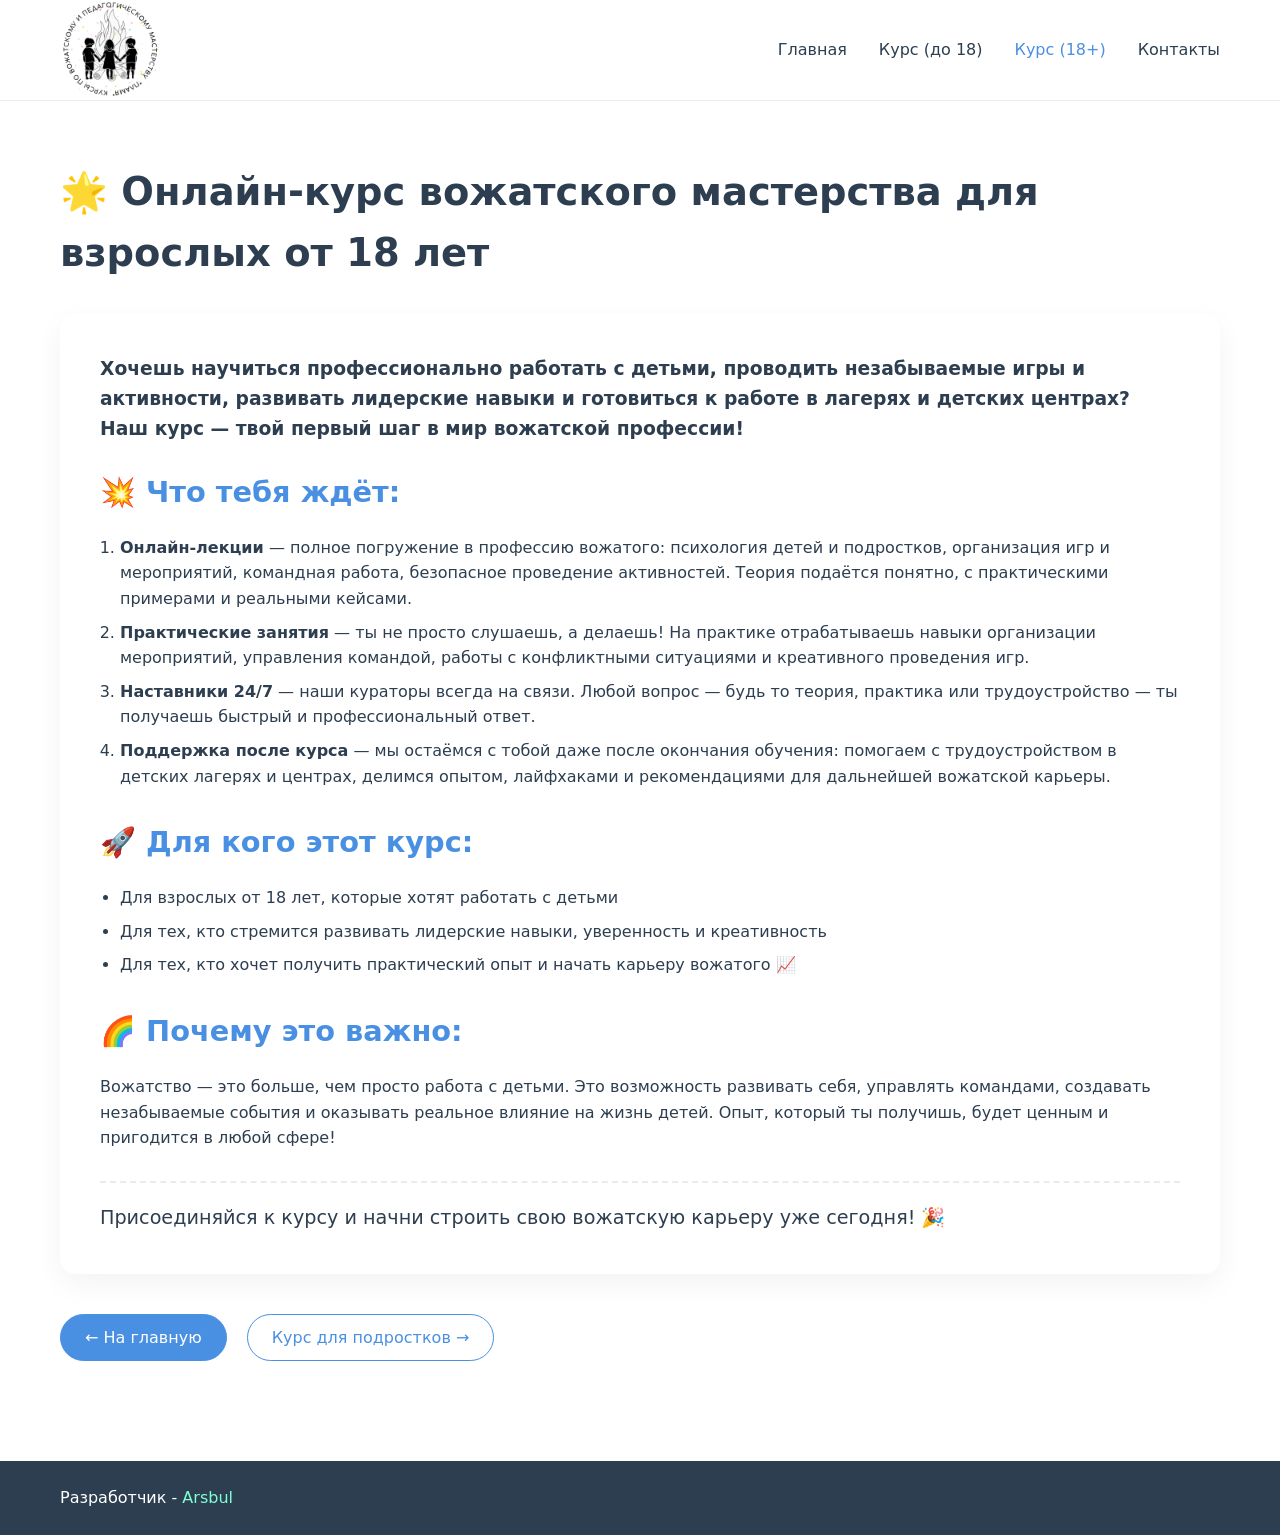
==== adult.html @ 879724e6 "First version" ====
<!DOCTYPE html>
<html lang="ru">
<head>
    <meta charset="UTF-8">
    <meta name="viewport" content="width=device-width, initial-scale=1.0">
    <title>Курс для взрослых — Вожатское мастерство</title>
    <link rel="stylesheet" href="css/style.css">
</head>
<body>
    <header class="header">
        <div class="container header__container">

            <img class="logo" src="media/logo.png">

            <nav class="nav">
                <button class="nav__toggle" aria-label="Открыть меню"><img src="media/menu.svg"></button>
                <ul class="nav__list">
                    <li><a href="index.html" class="nav__link">Главная</a></li>
                    <li><a href="teen.html" class="nav__link">Курс (до 18)</a></li>
                    <li><a href="adult.html" class="nav__link active">Курс (18+)</a></li>
                    <li><a href="contacts.html" class="nav__link">Контакты</a></li>
                </ul>
            </nav>
        </div>
    </header>

    <main class="course-page">
        <div class="container">
            <h1 class="course-page__title">🌟 Онлайн-курс вожатского мастерства для взрослых от 18 лет</h1>
            
            <div class="course-page__content">
                <h3 class="content-topic">Хочешь научиться профессионально работать с детьми, проводить незабываемые игры и активности, развивать лидерские навыки и готовиться к работе в лагерях и детских центрах? Наш курс — твой первый шаг в мир вожатской профессии!</h3>
                
                <h2>💥 Что тебя ждёт:</h2>
                <ol>
                    <li><strong>Онлайн-лекции</strong> — полное погружение в профессию вожатого: психология детей и подростков, организация игр и мероприятий, командная работа, безопасное проведение активностей. Теория подаётся понятно, с практическими примерами и реальными кейсами.</li>
                    <li><strong>Практические занятия</strong> — ты не просто слушаешь, а делаешь! На практике отрабатываешь навыки организации мероприятий, управления командой, работы с конфликтными ситуациями и креативного проведения игр.</li>
                    <li><strong>Наставники 24/7</strong> — наши кураторы всегда на связи. Любой вопрос — будь то теория, практика или трудоустройство — ты получаешь быстрый и профессиональный ответ.</li>
                    <li><strong>Поддержка после курса</strong> — мы остаёмся с тобой даже после окончания обучения: помогаем с трудоустройством в детских лагерях и центрах, делимся опытом, лайфхаками и рекомендациями для дальнейшей вожатской карьеры.</li>
                </ol>

                <h2>🚀 Для кого этот курс:</h2>
                <ul>
                    <li>Для взрослых от 18 лет, которые хотят работать с детьми</li>
                    <li>Для тех, кто стремится развивать лидерские навыки, уверенность и креативность</li>
                    <li>Для тех, кто хочет получить практический опыт и начать карьеру вожатого 📈</li>
                </ul>

                <h2>🌈 Почему это важно:</h2>
                <p>Вожатство — это больше, чем просто работа с детьми. Это возможность развивать себя, управлять командами, создавать незабываемые события и оказывать реальное влияние на жизнь детей. Опыт, который ты получишь, будет ценным и пригодится в любой сфере!</p>

                <p class="course-page__closing">Присоединяйся к курсу и начни строить свою вожатскую карьеру уже сегодня! 🎉</p>
            </div>

            <div class="course-page__nav">
                <a href="index.html" class="btn">← На главную</a>
                <a href="teen.html" class="btn btn--outline">Курс для подростков →</a>
            </div>
        </div>
    </main>
    <footer class="footer">
        <div class="container">
            <a href="https://t.me/Jvm_alters">Разработчик - <span>Arsbul</span></a>
            <!-- <p>© 2026 Пламя. Все права защищены.</p> -->
        </div>
    </footer>

    <script src="js/script.js"></script>
</body>
</html>
---- css/style.css ----
/* style.css */
:root {
    --color-bg: #ffffff;
    --color-text: #2d3e50;
    --color-primary: #4a90e2;
    --color-primary-light: #e3f0ff;
    --color-secondary: #7b68ee;
    --color-accent: #ffb347;
    --color-gray: #f8f9fa;
    --color-border: #e9ecef;
    --shadow: 0 10px 30px rgba(0, 0, 0, 0.05);
    --radius: 16px;
    --font-main: system-ui, -apple-system, 'Segoe UI', Roboto, 'Helvetica Neue', sans-serif;
}

* {
    margin: 0;
    padding: 0;
    box-sizing: border-box;
    -webkit-tap-highlight-color: transparent;
}

body {
    font-family: var(--font-main);
    color: var(--color-text);
    line-height: 1.6;
    background-color: var(--color-bg);
}

.container {
    max-width: 1200px;
    margin: 0 auto;
    padding: 0 20px;
}

/* Header */
.header {
    background-color: rgba(255, 255, 255, 0.95);
    backdrop-filter: blur(10px);
    border-bottom: 1px solid var(--color-border);
    position: sticky;
    top: 0;
    z-index: 100;
}

.header__container {
    display: flex;
    justify-content: space-between;
    align-items: center;
    /* height: 70px; */
}

.logo {
    width: 100px;
}

/* .logo img {
    
}
.logo p {
    font-weight: 700;
    font-size: 1.4rem;
    letter-spacing: 1px;
    color: var(--color-primary);
} */
.nav {
    display: flex;
    flex-direction: column;
    align-items: center;
}
.nav__list {
    display: flex;
    align-items: center;
    gap: 2rem;
    list-style: none;
}

.nav__link {
    text-decoration: none;
    color: var(--color-text);
    font-weight: 500;
    transition: color 0.2s;
}

.nav__link:hover,
.nav__link.active {
    color: var(--color-primary);
}

.nav__toggle {
    display: none;
    background: none;
    border: none;
    font-size: 1.8rem;
    cursor: pointer;
    color: var(--color-text);
}
.nav__toggle img {
    width: 40px;
}
/* Hero section */
.hero {
    padding: 60px 0 40px;
    background: linear-gradient(135deg, var(--color-primary-light) 0%, #fff 80%);
}

.hero__title {
    font-size: 2.4rem;
    font-weight: 600;
    line-height: 1.2;
    margin-bottom: 24px;
    color: var(--color-text);
}

.hero__text {
    font-size: 1.1rem;
    max-width: 800px;
    background: white;
    padding: 32px;
    border-radius: var(--radius);
    box-shadow: var(--shadow);
}

.hero__text p {
    margin-bottom: 16px;
}

.hero__text p:last-child {
    margin-bottom: 0;
}

/* Section titles */
.section-title {
    font-size: 2rem;
    font-weight: 600;
    margin-bottom: 40px;
    position: relative;
    padding-bottom: 10px;
}

.section-title::after {
    content: '';
    position: absolute;
    bottom: 0;
    left: 0;
    width: 60px;
    height: 4px;
    background: var(--color-primary);
    border-radius: 2px;
}

/* Cards (общие) */
.cards {
    display: grid;
    grid-template-columns: repeat(auto-fit, minmax(300px, 1fr));
    gap: 30px;
    margin: 40px 0;
}

.card {
    background: white;
    border-radius: var(--radius);
    padding: 30px;
    box-shadow: var(--shadow);
    transition: transform 0.3s, box-shadow 0.3s;
    border: 1px solid var(--color-border);
    display: flex;
    justify-content: center;
    flex-direction: column;
}

.card:hover {
    transform: translateY(-5px);
    box-shadow: 0 20px 40px rgba(0, 0, 0, 0.08);
}

.card__emoji {
    font-size: 3rem;
    margin-bottom: 16px;
}

.card__title {
    font-size: 1.3rem;
    margin-bottom: 12px;
    font-weight: 600;
}

.card__desc {
    color: #5a6b7a;
    margin-bottom: 20px;
    flex: 1;
}
.card__link {
    text-decoration: none;
    color: unset;
    
}
.card__link:hover {
    text-decoration: none;
    color: unset;
}
.card__more {
    color: var(--color-primary);
    text-decoration: none;
    font-weight: 500;
    display: inline-flex;
    align-items: center;
    gap: 4px;
}

/* .card__more:hover {
    text-decoration: underline;
} */

/* Features (как проходят курсы) */
.features {
    display: grid;
    grid-template-columns: repeat(auto-fit, minmax(240px, 1fr));
    gap: 30px;
    margin: 30px 0;
}

.feature {
    background: var(--color-gray);
    padding: 32px 24px;
    border-radius: var(--radius);
    position: relative;
    border: 1px solid var(--color-border);
}

.feature__number {
    font-size: 3rem;
    font-weight: 700;
    color: var(--color-primary);
    opacity: 0.2;
    position: absolute;
    top: 16px;
    right: 24px;
    line-height: 1;
}

.feature h3 {
    font-size: 1.2rem;
    margin-bottom: 12px;
    font-weight: 600;
    padding-right: 3rem;
}

.feature p {
    color: #4a5a6a;
}

/* Differences */
.differences {
    background-color: var(--color-primary-light);
    padding: 60px 0;
}

.differences__list {
    list-style: none;
    margin: 20px 0 30px;
}

.differences__list li {
    margin-bottom: 16px;
    font-size: 1.1rem;
    display: flex;
    align-items: flex-start;
    gap: 12px;
}

.differences__list li::before {
    content: "•";
    color: var(--color-primary);
    font-weight: bold;
    font-size: 1.5rem;
    line-height: 1;
}

.differences__note {
    font-size: 1.2rem;
    font-weight: 500;
    margin: 30px 0 10px;
    color: var(--color-primary);
}

/* Materials */
.materials {
    padding: 60px 0;
}

.materials__subtitle {
    font-size: 1.2rem;

}

.material-card {
    text-align: center;
}

.material-card h3 {
    font-size: 1.2rem;
    margin-bottom: 8px;
}

.material-card p {
    color: #5a6b7a;
    /* margin-bottom: 20px; */
}
.materials .materials__contact {
    color: var(--color-primary);

    font-weight: 500;
    /* display: inline-flex; */
    align-items: center;
    /* gap: 4px; */

    margin: 10px 0 30px 0;
} 
.materials .materials__contact a {
    text-decoration: none;
    color: unset;
}
.price {
    font-size: 1.4rem;
    font-weight: 600;
    color: var(--color-primary);
    margin-bottom: 20px;
    display: block;
}

.btn {
    display: inline-block;
    padding: 10px 24px;
    background: var(--color-primary);
    color: white;
    text-decoration: none;
    border-radius: 40px;
    font-weight: 500;
    border: none;
    cursor: pointer;
    transition: background 0.2s;
    border: 1px solid var(--color-primary);
}

.btn:hover {
    background: #3a7bc8;
}

.btn--outline {
    background: transparent;
    color: var(--color-primary);
}

.btn--outline:hover {
    background: var(--color-primary);
    color: white;
}

.btn:disabled {
    opacity: 0.5;
    pointer-events: none;
}

/* Страницы курсов */
.course-page {
    padding: 60px 0;
}

.course-page__title {
    font-size: 2.4rem;
    margin-bottom: 30px;
    color: var(--color-text);
}

.course-page__content {
    background: white;
    border-radius: var(--radius);
    padding: 40px;
    box-shadow: var(--shadow);
    margin-bottom: 40px;
}
.course-page__content .content-topic {
    margin-bottom: 25px;
}

.course-page__content h2 {
    font-size: 1.8rem;
    margin: 30px 0 20px;
    color: var(--color-primary);
}

.course-page__content h2:first-of-type {
    margin-top: 0;
}

.course-page__content ol,
.course-page__content ul {
    margin-left: 20px;
    margin-bottom: 20px;
}

.course-page__content li {
    margin-bottom: 8px;
}

.course-page__closing {
    font-size: 1.2rem;
    font-weight: 500;
    margin-top: 30px;
    padding-top: 20px;
    border-top: 2px dashed var(--color-border);
}

.course-page__nav {
    display: flex;
    gap: 20px;
    flex-wrap: wrap;
}
/* Contats */
.contacts__title {
    position: relative;
    font-size: 2rem;
    margin: 30px 0 40px 0;
    font-weight: 600;
    color: var(--color-text);
}
.contacts__title:after {
    content: '';
    position: absolute;
    bottom: 0;
    left: 0;
    width: 60px;
    height: 4px;
    background: var(--color-primary);
    border-radius: 2px;
}
.contacts__buttons {
    display: flex;
    flex-direction: column;
    /* align-items: center; */
    gap: 20px;
    margin: 20px 0 50% 0;
}
.contacts__buttons h2 {
    font-weight: 500;
    font-size: 1.4rem;
}
.contacts__buttons a {
    display: flex;
    flex-direction: row;
    justify-content: center;
    align-items: center;
    padding: 15px 20px;
    min-width: 30%;
    width: max-content;
    text-decoration: none;
    color: unset;
    border-radius: 8px;
    gap: 10px;
    font-size: 18px;
}
.contacts__buttons a img {
    width: 35px;
    height: 35px;
}
.contacts__buttons a p {

}
.contacts__buttons .button-vk {
    background-color: #0077FF;
    color: white;

}
.contacts__buttons .button-phone {
    background-color: #C4C4C4;
}

/* Footer */
.footer {
    background: var(--color-text);
    color: white;
    padding: 24px 0;
    text-align: center;
    margin-top: 40px;
}
.footer .container {
    display: flex;
    
}
.footer .container a {
    color: unset;
    text-decoration: none;
}
.footer .container span {
    color: aquamarine;
}


@media (max-width: 768px) {
    .header__container {
        height: auto;
        padding: 15px 20px;
        flex-wrap: wrap;
    }
    .contacts__buttons a {
        width: 90%;
    }
    .nav__toggle {
        display: block;
    }

    .nav__list {
        display: none;
        flex-direction: column;
        width: 100%;
        gap: 0.5rem;
        padding: 20px 0;
    }

    .nav__list.active {
        display: flex;
    }

    .nav__link {
        display: block;
        padding: 10px 0;
    }

    .hero__title {
        font-size: 2rem;
    }

    .hero__text {
        padding: 20px;
    }

    .section-title {
        font-size: 1.8rem;
    }

    .cards {
        grid-template-columns: 1fr;
    }

    .features {
        grid-template-columns: 1fr;
    }

    .course-page__title {
        font-size: 2rem;
    }

    .course-page__content {
        padding: 25px;
    }
}

@media (max-width: 480px) {
    .hero__title {
        font-size: 1.6rem;
    }

    .hero__text {
        font-size: 1rem;
    }

    .section-title {
        font-size: 1.5rem;
    }
}
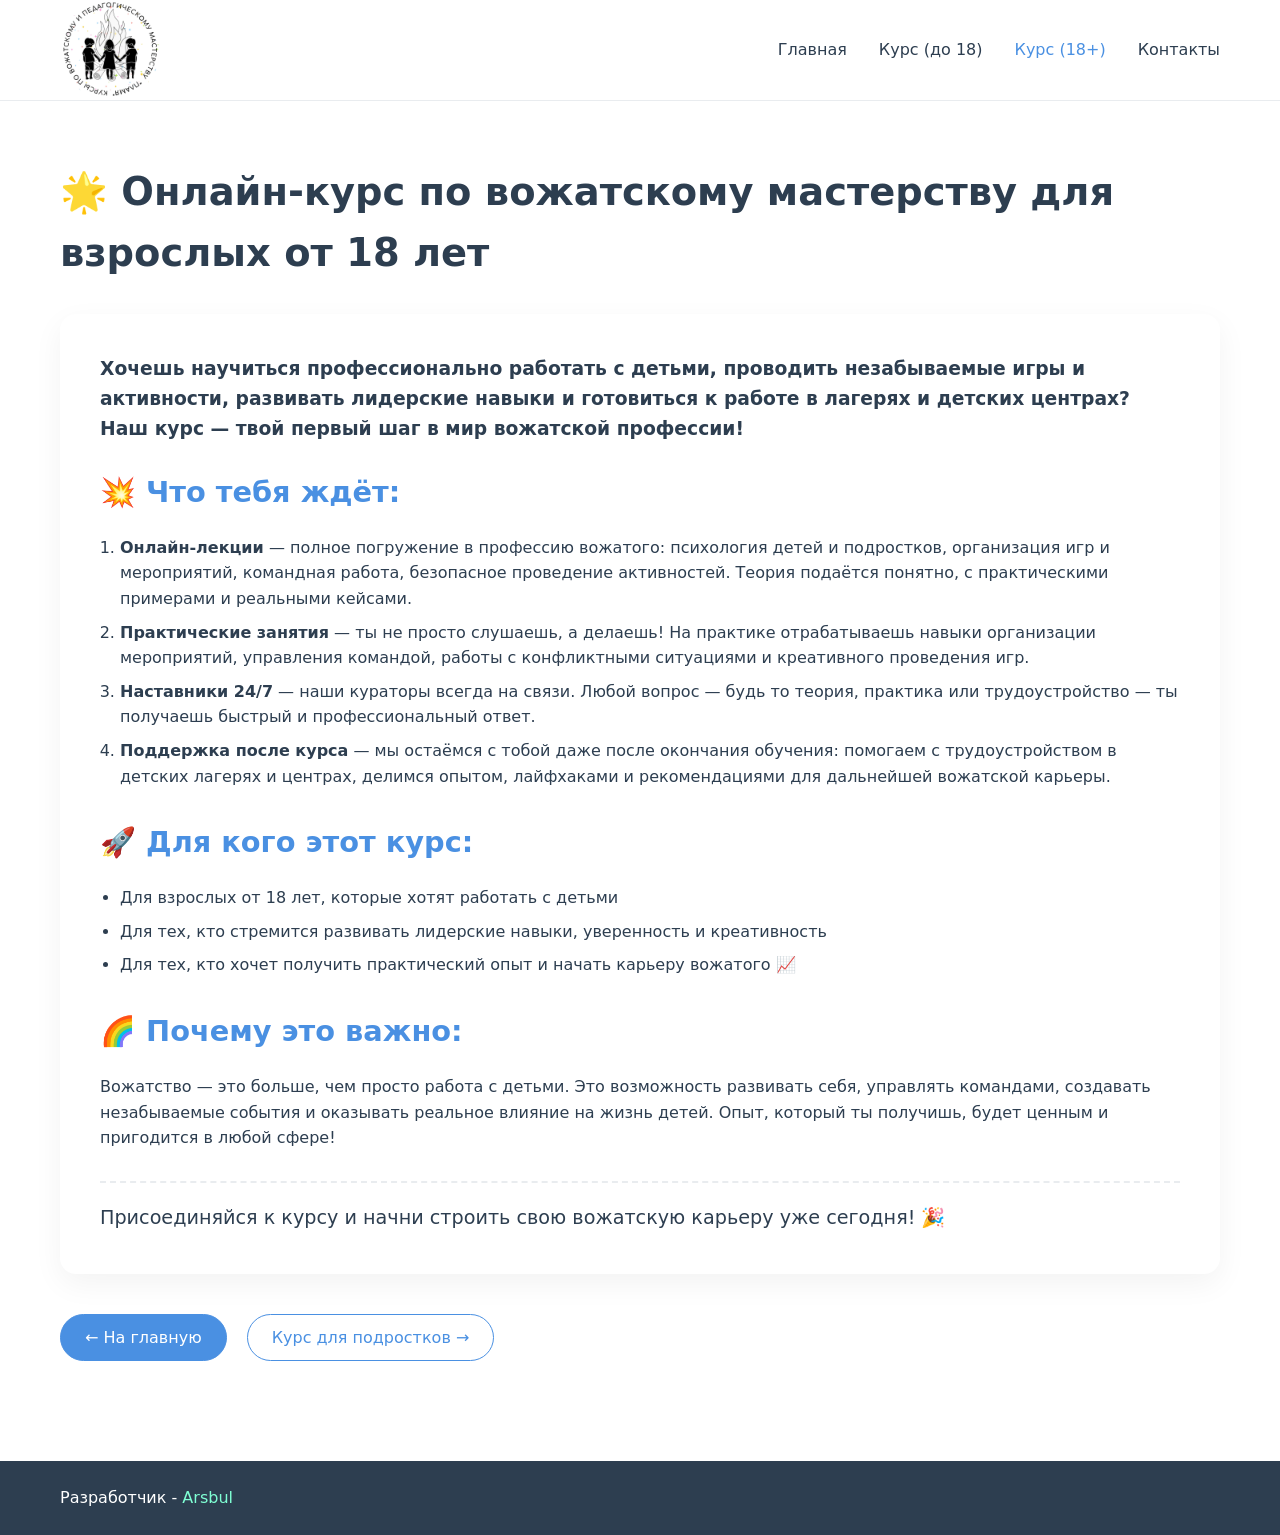
==== commit 4e2b067a: "Add photo, text edit" ====
--- a/adult.html
+++ b/adult.html
@@ -5,6 +5,7 @@
     <meta name="viewport" content="width=device-width, initial-scale=1.0">
     <title>Курс для взрослых — Вожатское мастерство</title>
     <link rel="stylesheet" href="css/style.css">
+    <link rel="icon" href="/media/logo_icon.ico" type="image/x-icon">
 </head>
 <body>
     <header class="header">
@@ -26,7 +27,7 @@
 
     <main class="course-page">
         <div class="container">
-            <h1 class="course-page__title">🌟 Онлайн-курс вожатского мастерства для взрослых от 18 лет</h1>
+            <h1 class="course-page__title">🌟 Онлайн-курс по вожатскому мастерству для взрослых от 18 лет</h1>
             
             <div class="course-page__content">
                 <h3 class="content-topic">Хочешь научиться профессионально работать с детьми, проводить незабываемые игры и активности, развивать лидерские навыки и готовиться к работе в лагерях и детских центрах? Наш курс — твой первый шаг в мир вожатской профессии!</h3>
--- a/css/style.css
+++ b/css/style.css
@@ -283,6 +283,63 @@
     margin: 30px 0 10px;
     color: var(--color-primary);
 }
+/* Founder */
+
+
+.founder {
+    margin: 60px 0;
+}
+
+.founder-card {
+    display: flex;
+    align-items: center;
+    gap: 20px;
+    background: var(--color-gray);
+    border-radius: var(--radius);
+    padding: 40px;
+    box-shadow: var(--shadow);
+    transition: transform 0.3s;
+}
+
+.founder-card:hover {
+    transform: translateY(-5px);
+}
+
+.founder-photo {
+    flex-shrink: 0;
+    width: 400px;
+    border-radius: 20px;
+    overflow: hidden;
+    box-shadow: 0 20px 30px rgba(0, 0, 0, 0.1);
+}
+
+.founder-photo img {
+    width: 100%;
+    height: auto;
+    display: block;
+    transition: transform 0.3s;
+}
+
+.founder-photo img:hover {
+    transform: scale(1.02);
+}
+
+.founder-info h2 {
+    font-size: 2rem;
+    font-weight: 700;
+    margin-bottom: 8px;
+    color: var(--color-text);
+}
+
+.founder-title {
+    font-size: 1.2rem;
+    color: var(--color-secondary);
+    margin-bottom: 20px;
+    font-weight: 500;
+}
+
+
+
 
 /* Materials */
 .materials {
@@ -554,6 +611,16 @@
     .course-page__content {
         padding: 25px;
     }
+    .founder-card {
+        flex-direction: column;
+        text-align: center;
+        padding: 30px;
+    }
+
+    .founder-photo {
+        width: 300px;
+        /* margin-bottom: 20px; */
+    }
 }
 
 @media (max-width: 480px) {
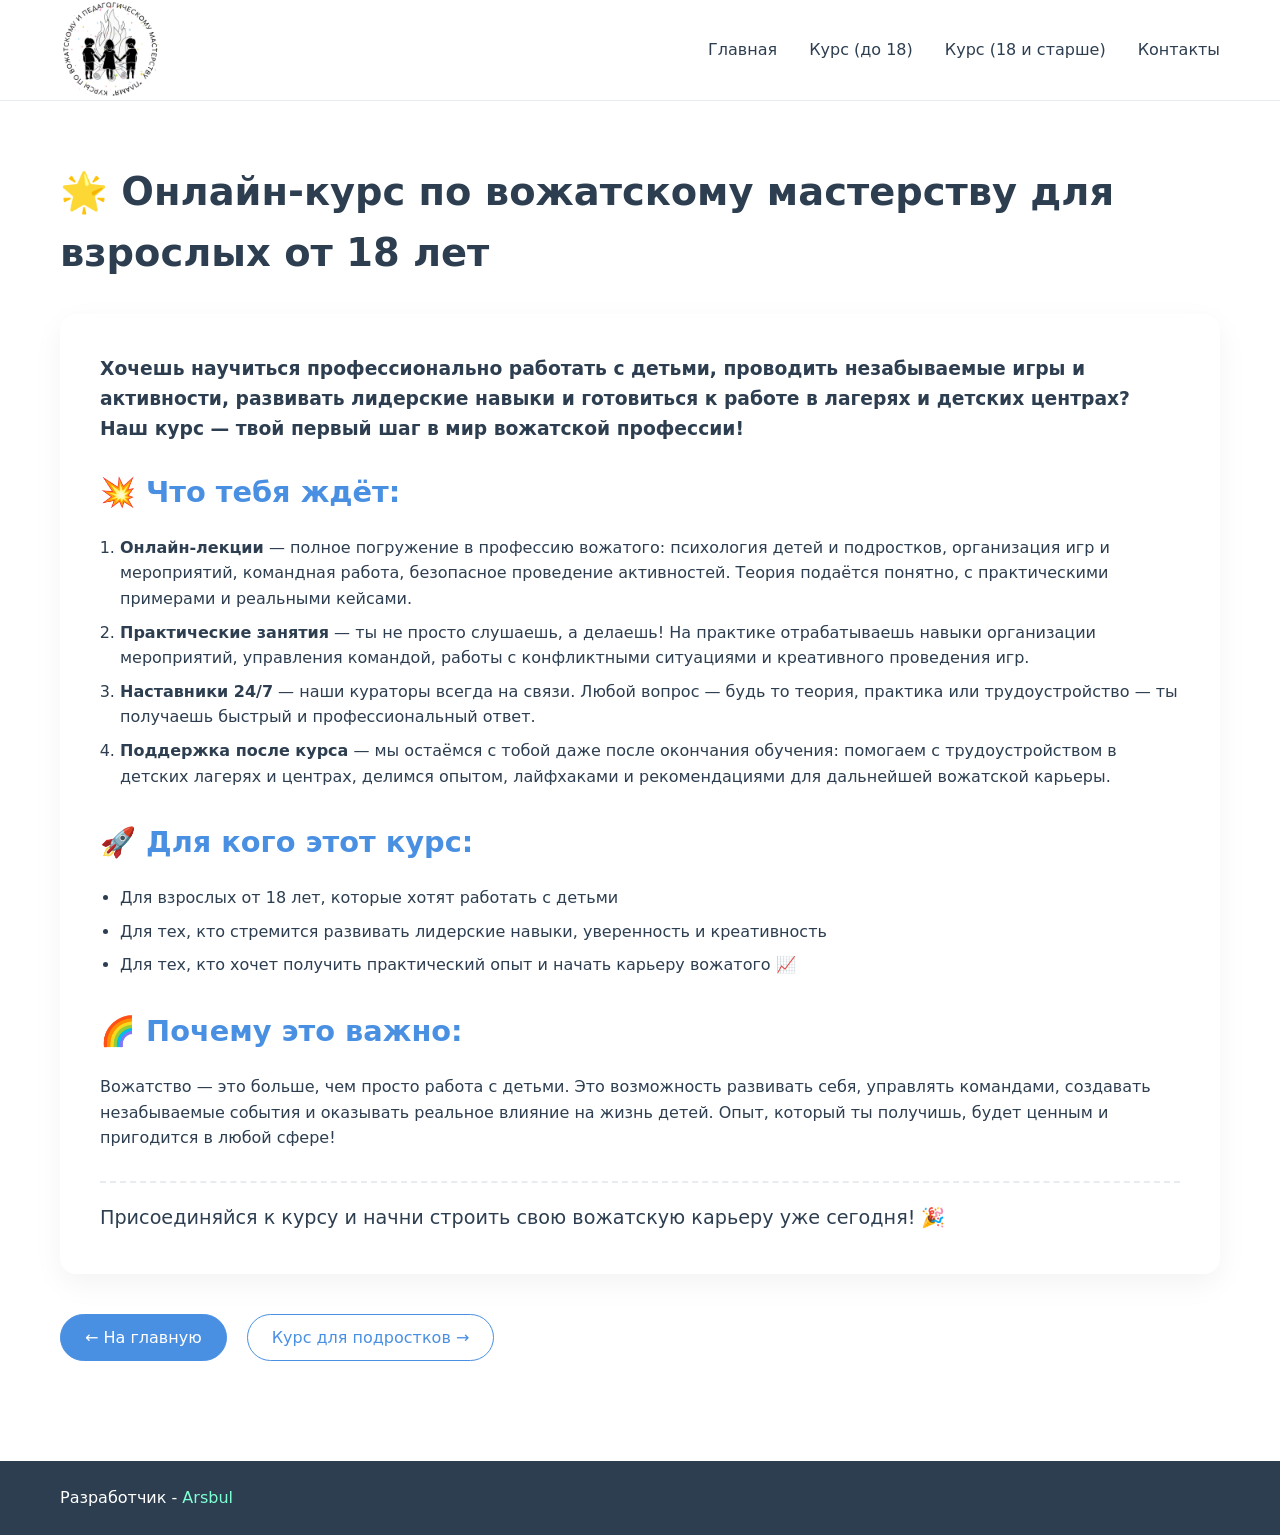
==== commit ae3bb1b0: "Some style and header edits" ====
--- a/adult.html
+++ b/adult.html
@@ -18,7 +18,7 @@
                 <ul class="nav__list">
                     <li><a href="index.html" class="nav__link">Главная</a></li>
                     <li><a href="teen.html" class="nav__link">Курс (до 18)</a></li>
-                    <li><a href="adult.html" class="nav__link active">Курс (18+)</a></li>
+                    <li><a href="adult.html" class="nav__link">Курс (18 и старше)</a></li>
                     <li><a href="contacts.html" class="nav__link">Контакты</a></li>
                 </ul>
             </nav>
--- a/css/style.css
+++ b/css/style.css
@@ -296,7 +296,7 @@
     gap: 20px;
     background: var(--color-gray);
     border-radius: var(--radius);
-    padding: 40px;
+    padding: 20px;
     box-shadow: var(--shadow);
     transition: transform 0.3s;
 }
@@ -343,7 +343,7 @@
 
 /* Materials */
 .materials {
-    padding: 60px 0;
+    padding: 60px 0 0 0;
 }
 
 .materials__subtitle {
@@ -614,7 +614,7 @@
     .founder-card {
         flex-direction: column;
         text-align: center;
-        padding: 30px;
+        /* padding: 30px; */
     }
 
     .founder-photo {
